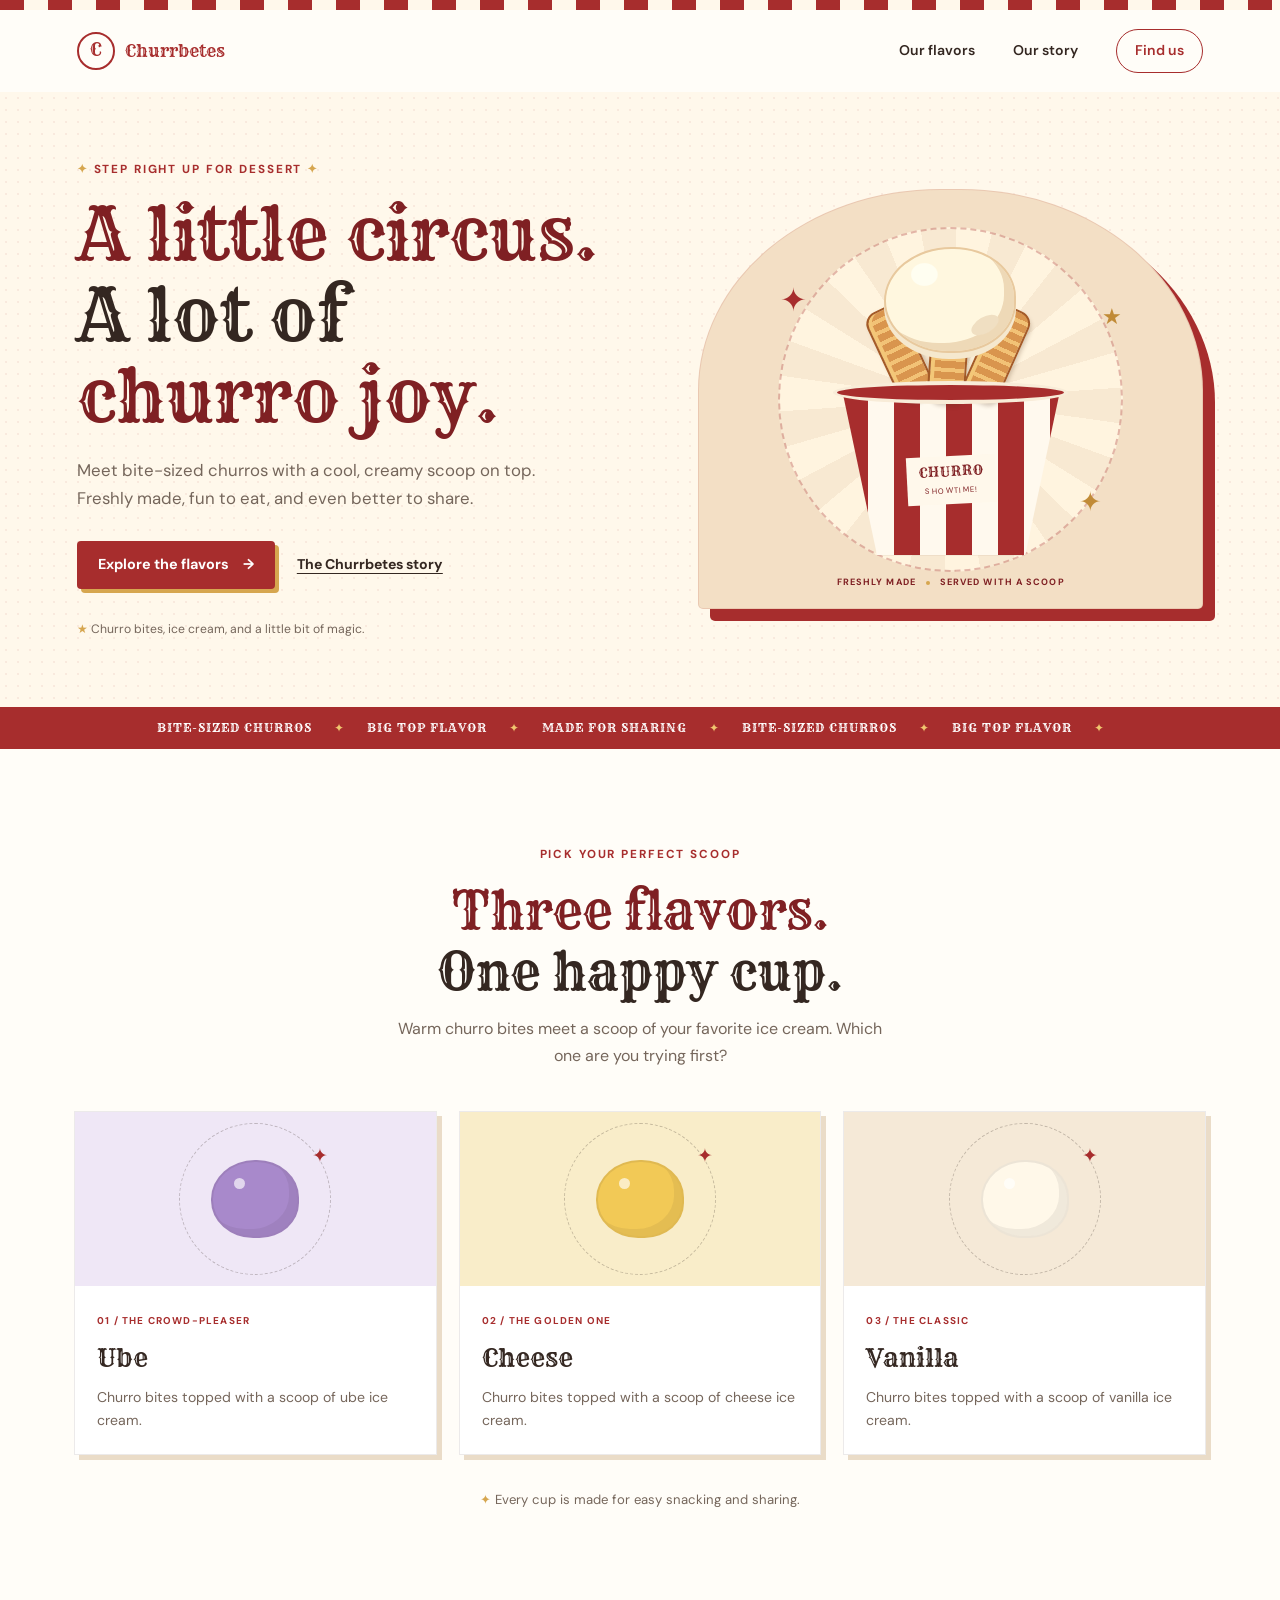
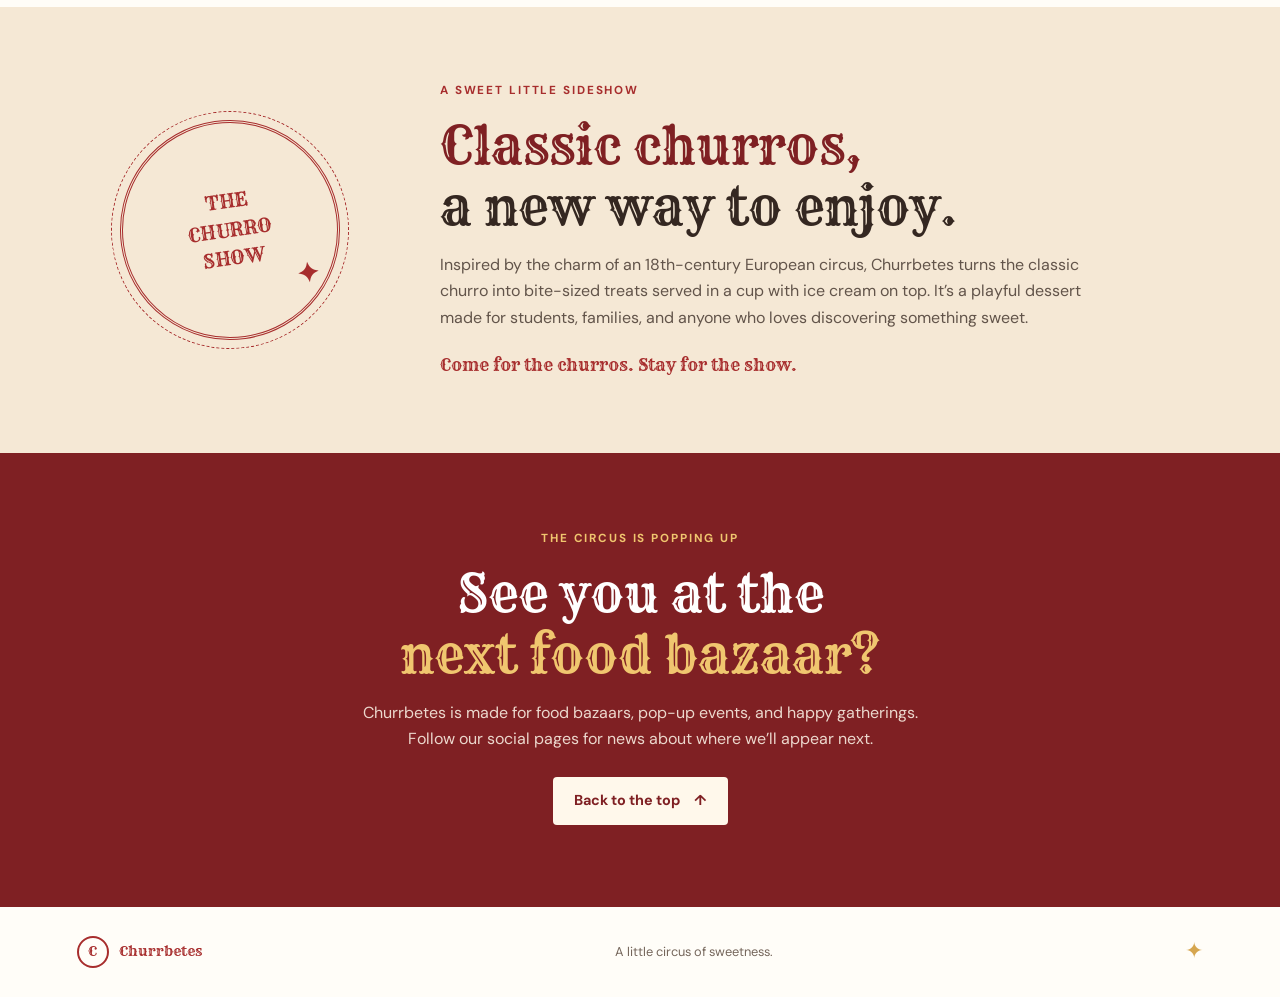
==== index.html @ 9d6f0fc2 "Add files via upload" ====
<!doctype html>
<html lang="en">
<head>
  <meta charset="UTF-8">
  <meta name="viewport" content="width=device-width, initial-scale=1">
  <meta name="theme-color" content="#a72d2d">
  <meta name="description" content="Discover Churrbetes: bite-sized churros topped with your choice of ice cream.">
  <title>Churrbetes | A Little Circus of Sweetness</title>
  <link rel="stylesheet" href="style.css">
</head>
<body>
  <div class="top-stripe" aria-hidden="true"></div>
  <header class="site-header">
    <a class="brand" href="#home" aria-label="Churrbetes home">
      <span class="brand-mark" aria-hidden="true">C</span>
      <span>Churrbetes</span>
    </a>
    <nav aria-label="Main navigation">
      <a href="#flavors">Our flavors</a>
      <a href="#story">Our story</a>
      <a class="nav-cta" href="#visit">Find us</a>
    </nav>
  </header>

  <main>
    <section class="hero" id="home">
      <div class="hero-copy">
        <p class="eyebrow"><span aria-hidden="true">✦</span> Step right up for dessert <span aria-hidden="true">✦</span></p>
        <h1>A little circus.<br><span>A lot of</span> churro joy.</h1>
        <p class="hero-description">
          Meet bite-sized churros with a cool, creamy scoop on top.
          Freshly made, fun to eat, and even better to share.
        </p>
        <div class="hero-actions">
          <a class="button button-primary" href="#flavors">Explore the flavors <span aria-hidden="true">→</span></a>
          <a class="text-link" href="#story">The Churrbetes story</a>
        </div>
        <p class="hero-note"><span aria-hidden="true">★</span> Churro bites, ice cream, and a little bit of magic.</p>
      </div>

      <div class="hero-art" role="img" aria-label="Illustration of a striped paper cup filled with churro bites and topped with ice cream">
        <div class="art-sunburst" aria-hidden="true"></div>
        <span class="art-star star-one" aria-hidden="true">✦</span>
        <span class="art-star star-two" aria-hidden="true">★</span>
        <span class="art-star star-three" aria-hidden="true">✦</span>
        <div class="dessert">
          <div class="churros" aria-hidden="true">
            <span class="churro churro-one"></span>
            <span class="churro churro-two"></span>
            <span class="churro churro-three"></span>
          </div>
          <div class="scoop" aria-hidden="true"><span></span></div>
          <div class="cup-rim" aria-hidden="true"></div>
          <div class="cup">
            <span class="cup-label">CHURRO<br><small>SHOWTIME!</small></span>
          </div>
        </div>
        <div class="art-caption"><span>FRESHLY MADE</span><i aria-hidden="true"></i><span>SERVED WITH A SCOOP</span></div>
      </div>
    </section>

    <div class="marquee" aria-label="Bite-sized churros, big top flavor, made for sharing">
      <div aria-hidden="true">BITE-SIZED CHURROS <span>✦</span> BIG TOP FLAVOR <span>✦</span> MADE FOR SHARING <span>✦</span> BITE-SIZED CHURROS <span>✦</span> BIG TOP FLAVOR <span>✦</span></div>
    </div>

    <section class="flavors section-wrap" id="flavors">
      <div class="section-heading">
        <p class="eyebrow">Pick your perfect scoop</p>
        <h2>Three flavors.<br><span>One happy cup.</span></h2>
        <p>Warm churro bites meet a scoop of your favorite ice cream. Which one are you trying first?</p>
      </div>
      <div class="flavor-grid">
        <article class="flavor-card flavor-ube">
          <div class="flavor-art" aria-hidden="true"><span class="flavor-scoop"></span><span class="flavor-spark">✦</span></div>
          <div class="flavor-info"><span class="flavor-number">01 / THE CROWD-PLEASER</span><h3>Ube</h3><p>Churro bites topped with a scoop of ube ice cream.</p></div>
        </article>
        <article class="flavor-card flavor-cheese">
          <div class="flavor-art" aria-hidden="true"><span class="flavor-scoop"></span><span class="flavor-spark">✦</span></div>
          <div class="flavor-info"><span class="flavor-number">02 / THE GOLDEN ONE</span><h3>Cheese</h3><p>Churro bites topped with a scoop of cheese ice cream.</p></div>
        </article>
        <article class="flavor-card flavor-vanilla">
          <div class="flavor-art" aria-hidden="true"><span class="flavor-scoop"></span><span class="flavor-spark">✦</span></div>
          <div class="flavor-info"><span class="flavor-number">03 / THE CLASSIC</span><h3>Vanilla</h3><p>Churro bites topped with a scoop of vanilla ice cream.</p></div>
        </article>
      </div>
      <p class="serving-note"><span aria-hidden="true">✦</span> Every cup is made for easy snacking and sharing.</p>
    </section>

    <section class="story" id="story">
      <div class="story-stamp" aria-hidden="true"><span>THE<br>CHURRO<br>SHOW</span><b>✦</b></div>
      <div class="story-copy">
        <p class="eyebrow">A sweet little sideshow</p>
        <h2>Classic churros,<br><span>a new way to enjoy.</span></h2>
        <p>
          Inspired by the charm of an 18th-century European circus, Churrbetes
          turns the classic churro into bite-sized treats served in a cup with
          ice cream on top. It’s a playful dessert made for students, families,
          and anyone who loves discovering something sweet.
        </p>
        <p class="story-tagline">Come for the churros. Stay for the show.</p>
      </div>
    </section>

    <section class="visit" id="visit">
      <p class="eyebrow">The circus is popping up</p>
      <h2>See you at the<br><span>next food bazaar?</span></h2>
      <p>Churrbetes is made for food bazaars, pop-up events, and happy gatherings. Follow our social pages for news about where we’ll appear next.</p>
      <a class="button button-light" href="#home">Back to the top <span aria-hidden="true">↑</span></a>
    </section>
  </main>

  <footer class="site-footer">
    <a class="brand footer-brand" href="#home"><span class="brand-mark" aria-hidden="true">C</span><span>Churrbetes</span></a>
    <p>A little circus of sweetness.</p>
    <span class="footer-star" aria-hidden="true">✦</span>
  </footer>
</body>
</html>
---- style.css ----
@import url('https://fonts.googleapis.com/css2?family=DM+Sans:wght@400;500;600;700&family=Rye&display=swap');

:root {
  color-scheme: light;
  --red: #a72d2d;
  --red-dark: #7f2023;
  --cream: #fff8eb;
  --paper: #fffdf8;
  --ink: #342721;
  --muted: #75665b;
  --gold: #d6a64f;
  --display: "Rye", Georgia, serif;
  --body: "DM Sans", Arial, sans-serif;
}

* {
  box-sizing: border-box;
}

html {
  scroll-behavior: smooth;
}

body {
  margin: 0;
  background: var(--paper);
  color: var(--ink);
  font-family: var(--body);
  line-height: 1.65;
}

a {
  color: inherit;
}

.top-stripe {
  height: 10px;
  background: repeating-linear-gradient(90deg, var(--red) 0 24px, var(--cream) 24px 48px);
}

.site-header {
  min-height: 82px;
  padding: 14px max(6%, calc((100% - 1200px) / 2));
  display: flex;
  align-items: center;
  justify-content: space-between;
  gap: 24px;
  background: var(--paper);
}

.brand {
  display: inline-flex;
  align-items: center;
  gap: 10px;
  color: var(--red);
  font-family: var(--display);
  font-size: 1.05rem;
  text-decoration: none;
}

.brand-mark {
  width: 38px;
  height: 38px;
  display: grid;
  place-items: center;
  border: 2px solid currentColor;
  border-radius: 50%;
  font-size: 1.1rem;
}

nav {
  display: flex;
  align-items: center;
  gap: clamp(18px, 3vw, 38px);
}

nav a {
  color: var(--ink);
  font-size: 0.88rem;
  font-weight: 600;
  text-decoration: none;
}

nav a:hover,
.text-link:hover {
  color: var(--red);
}

nav .nav-cta {
  padding: 9px 18px;
  border: 1px solid var(--red);
  border-radius: 999px;
  color: var(--red);
}

.hero {
  min-height: 570px;
  padding: 68px max(6%, calc((100% - 1200px) / 2));
  display: grid;
  grid-template-columns: 1fr 0.95fr;
  align-items: center;
  gap: clamp(36px, 7vw, 90px);
  overflow: hidden;
  background-color: var(--cream);
  background-image: radial-gradient(#a72d2d12 0.8px, transparent 0.8px);
  background-size: 12px 12px;
}

.hero-copy {
  position: relative;
  z-index: 1;
}

.eyebrow {
  margin: 0 0 15px;
  color: var(--red);
  font-size: 0.73rem;
  font-weight: 700;
  letter-spacing: 0.16em;
  text-transform: uppercase;
}

.hero .eyebrow span {
  color: var(--gold);
}

h1,
h2,
h3,
p {
  margin-top: 0;
}

h1,
.section-heading h2,
.story h2,
.visit h2 {
  font-family: var(--display);
  font-weight: 400;
}

h1 {
  margin-bottom: 20px;
  color: var(--red-dark);
  font-size: clamp(2.8rem, 5.6vw, 5.2rem);
  line-height: 1.13;
}

h1 span,
.section-heading h2 span,
.story h2 span,
.visit h2 span {
  color: var(--ink);
}

.hero-description {
  max-width: 470px;
  color: var(--muted);
  font-size: 1.05rem;
}

.hero-actions {
  display: flex;
  align-items: center;
  flex-wrap: wrap;
  gap: 22px;
  margin-top: 28px;
}

.button {
  min-height: 48px;
  padding: 12px 21px;
  display: inline-flex;
  align-items: center;
  justify-content: center;
  gap: 14px;
  border-radius: 4px;
  font-size: 0.9rem;
  font-weight: 700;
  text-decoration: none;
  transition: transform 160ms ease, background-color 160ms ease;
}

.button:hover {
  transform: translateY(-2px);
}

.button-primary {
  background: var(--red);
  color: white;
  box-shadow: 4px 4px 0 var(--gold);
}

.button-primary:hover {
  background: var(--red-dark);
}

.text-link {
  font-size: 0.88rem;
  font-weight: 700;
  text-decoration-thickness: 1px;
  text-underline-offset: 4px;
}

.hero-note {
  margin: 30px 0 0;
  color: var(--muted);
  font-size: 0.76rem;
}

.hero-note span {
  color: var(--gold);
}

.hero-art {
  min-height: 420px;
  position: relative;
  display: grid;
  place-items: center;
  overflow: hidden;
  border: 1px solid #a72d2d20;
  border-radius: 48% 48% 5px 5px;
  background: #f3dfc5;
  box-shadow: 12px 12px 0 #a72d2d;
}

.art-sunburst {
  position: absolute;
  width: 345px;
  height: 345px;
  border: 2px dashed #a72d2d50;
  border-radius: 50%;
  background: repeating-conic-gradient(from 2deg, #fff4df 0deg 12deg, #f8e9d2 12deg 24deg);
}

.dessert {
  width: 265px;
  height: 300px;
  position: relative;
  z-index: 1;
  margin-top: 28px;
}

.cup {
  width: 218px;
  height: 165px;
  position: absolute;
  bottom: 8px;
  left: 24px;
  display: grid;
  place-items: center;
  clip-path: polygon(0 0, 100% 0, 84% 100%, 16% 100%);
  background: repeating-linear-gradient(90deg, var(--red) 0 26px, #fff9ee 26px 52px);
  filter: drop-shadow(0 10px 4px #4c241c33);
}

.cup-rim {
  width: 235px;
  height: 23px;
  position: absolute;
  z-index: 3;
  bottom: 159px;
  left: 15px;
  border: 4px solid #f8ecd8;
  border-radius: 50%;
  background: var(--red);
}

.cup-label {
  margin-top: 14px;
  padding: 7px 12px;
  transform: rotate(-3deg);
  background: var(--cream);
  color: var(--red-dark);
  font-family: var(--display);
  font-size: 0.85rem;
  line-height: 1.25;
  text-align: center;
}

.cup-label small {
  font-family: var(--body);
  font-size: 0.48rem;
  letter-spacing: 0.18em;
}

.churros {
  position: absolute;
  z-index: 2;
  bottom: 160px;
  left: 36px;
  width: 195px;
  height: 104px;
}

.churro {
  width: 38px;
  height: 98px;
  position: absolute;
  bottom: 0;
  border: 2px solid #a45b28;
  border-radius: 13px;
  background: repeating-linear-gradient(0deg, #d9954e 0 7px, #f2c276 7px 11px);
  box-shadow: inset 4px 0 #f3c778, 2px 3px 4px #54321840;
}

.churro-one {
  left: 27px;
  transform: rotate(-25deg);
}

.churro-two {
  left: 76px;
  height: 110px;
  transform: rotate(4deg);
}

.churro-three {
  left: 124px;
  transform: rotate(24deg);
}

.scoop {
  width: 132px;
  height: 106px;
  position: absolute;
  z-index: 4;
  bottom: 210px;
  left: 66px;
  border: 2px solid #e8c99e;
  border-radius: 52% 48% 48% 50%;
  background: radial-gradient(ellipse at 30% 25%, #fffef1 0 10%, transparent 11%), #fff7df;
  box-shadow: inset -10px -8px 0 #eed9b7, 0 6px 0 #f5e8ce;
}

.scoop span {
  width: 30px;
  height: 16px;
  position: absolute;
  right: 14px;
  bottom: 18px;
  border-radius: 50%;
  background: #f0dfc2;
  transform: rotate(-30deg);
}

.art-star {
  position: absolute;
  z-index: 2;
  color: var(--red);
}

.star-one {
  top: 20%;
  left: 16%;
  font-size: 2rem;
}

.star-two {
  top: 26%;
  right: 16%;
  color: #c18b37;
  font-size: 1.4rem;
}

.star-three {
  right: 20%;
  bottom: 20%;
  color: #c18b37;
  font-size: 1.7rem;
}

.art-caption {
  position: absolute;
  right: 0;
  bottom: 18px;
  left: 0;
  display: flex;
  justify-content: center;
  align-items: center;
  gap: 10px;
  color: var(--red-dark);
  font-size: 0.57rem;
  font-weight: 700;
  letter-spacing: 0.12em;
}

.art-caption i {
  width: 4px;
  height: 4px;
  border-radius: 50%;
  background: var(--gold);
}

.marquee {
  padding: 11px 16px;
  overflow: hidden;
  background: var(--red);
  color: white;
  font-family: var(--display);
  font-size: 0.78rem;
  letter-spacing: 0.08em;
  text-align: center;
}

.marquee span {
  padding: 0 18px;
  color: #f0c66f;
}

.section-wrap {
  max-width: 1200px;
  margin: 0 auto;
  padding: 96px 34px;
}

.section-heading {
  max-width: 620px;
  margin: 0 auto 42px;
  text-align: center;
}

.section-heading h2,
.story h2,
.visit h2 {
  margin-bottom: 14px;
  color: var(--red-dark);
  font-size: clamp(2.1rem, 4vw, 3.3rem);
  line-height: 1.2;
}

.section-heading > p:last-child {
  max-width: 490px;
  margin: 0 auto;
  color: var(--muted);
}

.flavor-grid {
  display: grid;
  grid-template-columns: repeat(3, 1fr);
  gap: 22px;
}

.flavor-card {
  overflow: hidden;
  border: 1px solid #34272118;
  background: white;
  box-shadow: 5px 5px 0 #eadcc8;
}

.flavor-art {
  height: 174px;
  position: relative;
  display: grid;
  place-items: center;
  overflow: hidden;
}

.flavor-art::before {
  width: 150px;
  height: 150px;
  position: absolute;
  border: 1px dashed #34272142;
  border-radius: 50%;
  content: "";
}

.flavor-scoop {
  width: 88px;
  height: 78px;
  position: relative;
  z-index: 1;
  border: 2px solid #34272118;
  border-radius: 50% 48% 45% 48%;
  box-shadow: inset -8px -7px #34272112;
}

.flavor-scoop::after {
  width: 11px;
  height: 11px;
  position: absolute;
  top: 16px;
  left: 21px;
  border-radius: 50%;
  background: #ffffffa6;
  content: "";
}

.flavor-ube .flavor-art {
  background: #efe7f6;
}

.flavor-ube .flavor-scoop {
  background: #a889cb;
}

.flavor-cheese .flavor-art {
  background: #f9edc9;
}

.flavor-cheese .flavor-scoop {
  background: #f2c956;
}

.flavor-vanilla .flavor-art {
  background: #f5e9d7;
}

.flavor-vanilla .flavor-scoop {
  background: #fff8e9;
}

.flavor-spark {
  position: absolute;
  top: 28px;
  right: calc(50% - 73px);
  color: var(--red);
  font-size: 1.2rem;
}

.flavor-info {
  padding: 20px 22px 22px;
}

.flavor-number {
  color: var(--red);
  font-size: 0.62rem;
  font-weight: 700;
  letter-spacing: 0.12em;
}

.flavor-info h3 {
  margin: 6px 0;
  font-family: var(--display);
  font-size: 1.55rem;
  font-weight: 400;
}

.flavor-info p {
  margin: 0;
  color: var(--muted);
  font-size: 0.88rem;
}

.serving-note {
  margin: 34px 0 0;
  color: var(--muted);
  font-size: 0.82rem;
  text-align: center;
}

.serving-note span {
  color: var(--gold);
}

.story {
  min-height: 390px;
  padding: 74px max(8%, calc((100% - 1040px) / 2));
  display: grid;
  grid-template-columns: 260px 1fr;
  align-items: center;
  gap: 60px;
  background: #f5e8d5;
}

.story-stamp {
  width: 220px;
  height: 220px;
  position: relative;
  display: grid;
  place-items: center;
  border: 3px double var(--red);
  border-radius: 50%;
  outline: 1px dashed var(--red);
  outline-offset: 8px;
  color: var(--red);
  font-family: var(--display);
  font-size: 1.2rem;
  line-height: 1.5;
  text-align: center;
  transform: rotate(-8deg);
}

.story-stamp b {
  position: absolute;
  right: 24px;
  bottom: 32px;
  font-family: var(--body);
  font-size: 1.7rem;
}

.story-copy {
  max-width: 650px;
}

.story-copy > p:not(.eyebrow) {
  color: #62544a;
}

.story-tagline {
  margin: 20px 0 0;
  color: var(--red) !important;
  font-family: var(--display);
  font-size: 1.05rem;
}

.visit {
  padding: 76px 24px 82px;
  background: var(--red-dark);
  color: white;
  text-align: center;
}

.visit .eyebrow {
  color: #f0c66f;
}

.visit h2 {
  color: white;
}

.visit h2 span {
  color: #f0c66f;
}

.visit > p:not(.eyebrow) {
  max-width: 570px;
  margin: 0 auto 24px;
  color: #fff8ebd9;
}

.button-light {
  background: var(--cream);
  color: var(--red-dark);
}

.button-light:hover {
  background: white;
}

.site-footer {
  min-height: 90px;
  padding: 18px max(6%, calc((100% - 1200px) / 2));
  display: flex;
  align-items: center;
  justify-content: space-between;
  gap: 20px;
  background: #fffdf8;
}

.footer-brand {
  font-size: 0.88rem;
}

.footer-brand .brand-mark {
  width: 32px;
  height: 32px;
  font-size: 0.9rem;
}

.site-footer p {
  margin: 0;
  color: var(--muted);
  font-size: 0.8rem;
}

.footer-star {
  color: var(--gold);
  font-size: 1.4rem;
}

@media (max-width: 760px) {
  .site-header {
    min-height: 72px;
    padding: 14px 5%;
  }

  nav {
    gap: 14px;
  }

  nav a {
    font-size: 0.78rem;
  }

  nav .nav-cta {
    padding: 7px 11px;
  }

  .hero {
    padding: 54px 7% 66px;
    grid-template-columns: 1fr;
    gap: 42px;
  }

  .hero-art {
    width: min(100%, 490px);
    min-height: 370px;
    margin: 0 auto;
  }

  .art-sunburst {
    width: 300px;
    height: 300px;
  }

  .dessert {
    transform: scale(0.88);
  }

  .flavor-grid {
    grid-template-columns: 1fr;
    max-width: 460px;
    margin: 0 auto;
  }

  .flavor-art {
    height: 145px;
  }

  .story {
    padding: 68px 8%;
    grid-template-columns: 1fr;
    gap: 42px;
    text-align: center;
  }

  .story-stamp {
    width: 170px;
    height: 170px;
    margin: 0 auto;
    font-size: 1rem;
  }
}

@media (max-width: 440px) {
  .site-header {
    align-items: flex-start;
  }

  .brand {
    gap: 7px;
    font-size: 0.85rem;
  }

  .brand-mark {
    width: 32px;
    height: 32px;
  }

  nav {
    gap: 10px;
  }

  nav a {
    font-size: 0.7rem;
  }

  nav .nav-cta {
    padding: 5px 8px;
  }

  h1 {
    font-size: clamp(2.55rem, 12vw, 3.3rem);
  }

  .hero-actions {
    align-items: flex-start;
    flex-direction: column;
    gap: 16px;
  }

  .hero-art {
    min-height: 320px;
  }

  .art-sunburst {
    width: 260px;
    height: 260px;
  }

  .dessert {
    transform: scale(0.76);
  }

  .section-wrap {
    padding: 72px 7%;
  }

  .marquee {
    font-size: 0.65rem;
  }

  .marquee span {
    padding: 0 7px;
  }

  .site-footer {
    padding: 18px 6%;
  }

  .site-footer p {
    font-size: 0.68rem;
  }
}

@media (prefers-reduced-motion: reduce) {
  html {
    scroll-behavior: auto;
  }

  *,
  *::before,
  *::after {
    transition-duration: 0.01ms !important;
  }
}
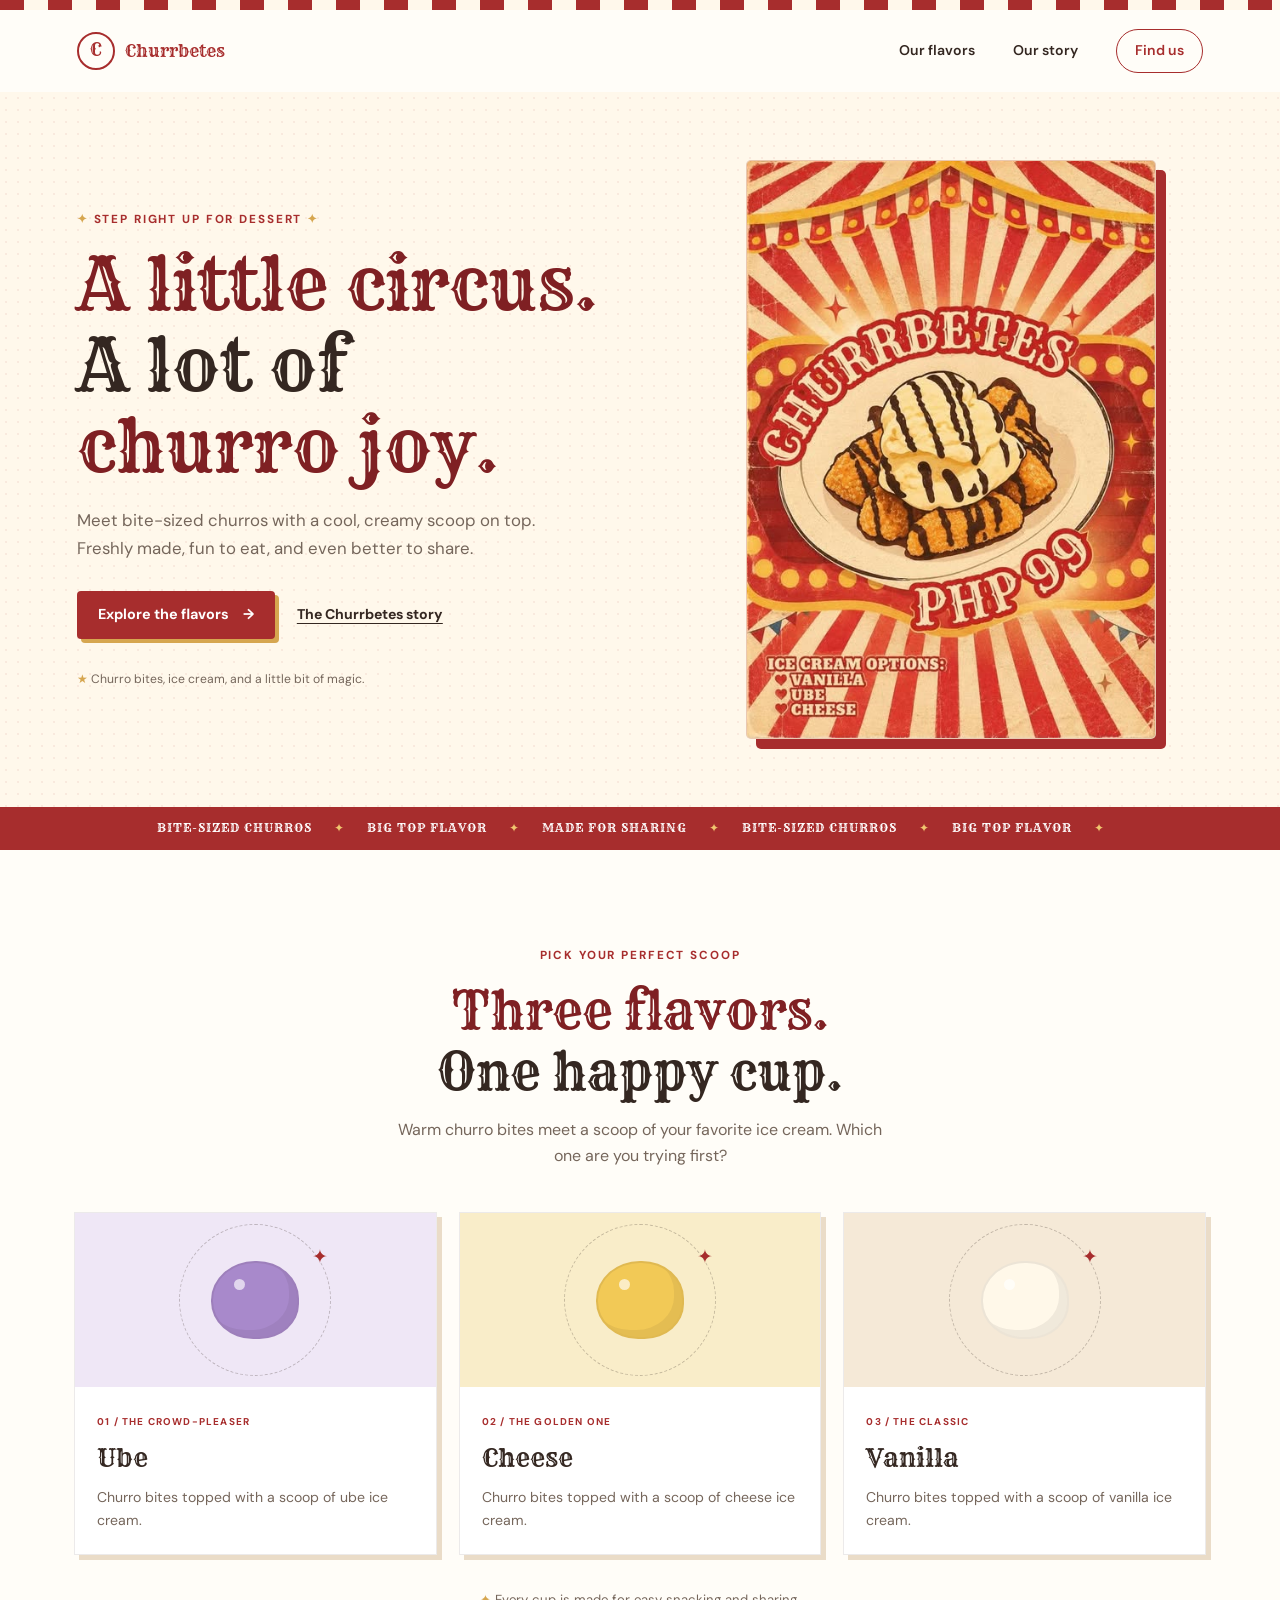
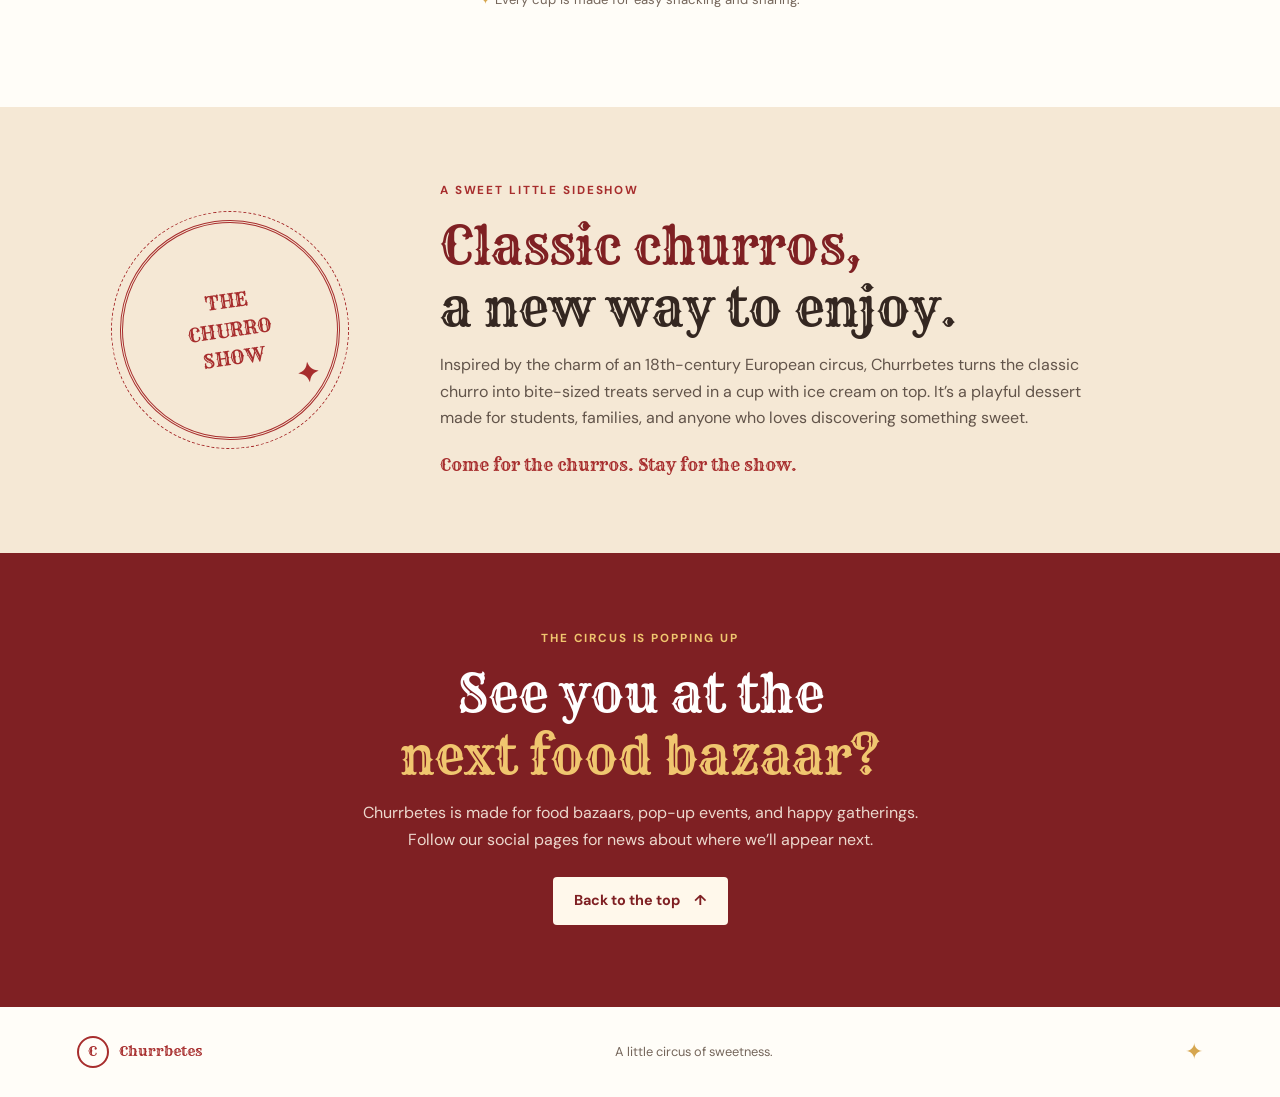
==== commit bc321de2: "Add files via upload" ====
--- a/index.html
+++ b/index.html
@@ -38,25 +38,15 @@
         <p class="hero-note"><span aria-hidden="true">★</span> Churro bites, ice cream, and a little bit of magic.</p>
       </div>
 
-      <div class="hero-art" role="img" aria-label="Illustration of a striped paper cup filled with churro bites and topped with ice cream">
-        <div class="art-sunburst" aria-hidden="true"></div>
-        <span class="art-star star-one" aria-hidden="true">✦</span>
-        <span class="art-star star-two" aria-hidden="true">★</span>
-        <span class="art-star star-three" aria-hidden="true">✦</span>
-        <div class="dessert">
-          <div class="churros" aria-hidden="true">
-            <span class="churro churro-one"></span>
-            <span class="churro churro-two"></span>
-            <span class="churro churro-three"></span>
-          </div>
-          <div class="scoop" aria-hidden="true"><span></span></div>
-          <div class="cup-rim" aria-hidden="true"></div>
-          <div class="cup">
-            <span class="cup-label">CHURRO<br><small>SHOWTIME!</small></span>
-          </div>
-        </div>
-        <div class="art-caption"><span>FRESHLY MADE</span><i aria-hidden="true"></i><span>SERVED WITH A SCOOP</span></div>
-      </div>
+      <figure class="hero-art">
+        <img
+          class="product-photo"
+          src="churrbetes-product.png"
+          alt="Churrbetes poster showing churro bites topped with vanilla ice cream, priced at 99 pesos, with Ube, Vanilla, and Cheese options."
+          width="480"
+          height="678"
+        >
+      </figure>
     </section>
 
     <div class="marquee" aria-label="Bite-sized churros, big top flavor, made for sharing">
--- a/style.css
+++ b/style.css
@@ -213,183 +213,23 @@
 }
 
 .hero-art {
-  min-height: 420px;
-  position: relative;
-  display: grid;
-  place-items: center;
+  width: min(100%, 410px);
+  aspect-ratio: 80 / 113;
+  justify-self: center;
+  margin: 0;
+  border: 1px solid #a72d2d20;
+  border-radius: 5px;
   overflow: hidden;
-  border: 1px solid #a72d2d20;
-  border-radius: 48% 48% 5px 5px;
   background: #f3dfc5;
-  box-shadow: 12px 12px 0 #a72d2d;
-}
-
-.art-sunburst {
-  position: absolute;
-  width: 345px;
-  height: 345px;
-  border: 2px dashed #a72d2d50;
-  border-radius: 50%;
-  background: repeating-conic-gradient(from 2deg, #fff4df 0deg 12deg, #f8e9d2 12deg 24deg);
-}
-
-.dessert {
-  width: 265px;
-  height: 300px;
-  position: relative;
-  z-index: 1;
-  margin-top: 28px;
-}
-
-.cup {
-  width: 218px;
-  height: 165px;
-  position: absolute;
-  bottom: 8px;
-  left: 24px;
-  display: grid;
-  place-items: center;
-  clip-path: polygon(0 0, 100% 0, 84% 100%, 16% 100%);
-  background: repeating-linear-gradient(90deg, var(--red) 0 26px, #fff9ee 26px 52px);
-  filter: drop-shadow(0 10px 4px #4c241c33);
-}
-
-.cup-rim {
-  width: 235px;
-  height: 23px;
-  position: absolute;
-  z-index: 3;
-  bottom: 159px;
-  left: 15px;
-  border: 4px solid #f8ecd8;
-  border-radius: 50%;
-  background: var(--red);
-}
-
-.cup-label {
-  margin-top: 14px;
-  padding: 7px 12px;
-  transform: rotate(-3deg);
-  background: var(--cream);
-  color: var(--red-dark);
-  font-family: var(--display);
-  font-size: 0.85rem;
-  line-height: 1.25;
-  text-align: center;
-}
-
-.cup-label small {
-  font-family: var(--body);
-  font-size: 0.48rem;
-  letter-spacing: 0.18em;
-}
-
-.churros {
-  position: absolute;
-  z-index: 2;
-  bottom: 160px;
-  left: 36px;
-  width: 195px;
-  height: 104px;
-}
-
-.churro {
-  width: 38px;
-  height: 98px;
-  position: absolute;
-  bottom: 0;
-  border: 2px solid #a45b28;
-  border-radius: 13px;
-  background: repeating-linear-gradient(0deg, #d9954e 0 7px, #f2c276 7px 11px);
-  box-shadow: inset 4px 0 #f3c778, 2px 3px 4px #54321840;
-}
-
-.churro-one {
-  left: 27px;
-  transform: rotate(-25deg);
-}
-
-.churro-two {
-  left: 76px;
-  height: 110px;
-  transform: rotate(4deg);
-}
-
-.churro-three {
-  left: 124px;
-  transform: rotate(24deg);
-}
-
-.scoop {
-  width: 132px;
-  height: 106px;
-  position: absolute;
-  z-index: 4;
-  bottom: 210px;
-  left: 66px;
-  border: 2px solid #e8c99e;
-  border-radius: 52% 48% 48% 50%;
-  background: radial-gradient(ellipse at 30% 25%, #fffef1 0 10%, transparent 11%), #fff7df;
-  box-shadow: inset -10px -8px 0 #eed9b7, 0 6px 0 #f5e8ce;
-}
-
-.scoop span {
-  width: 30px;
-  height: 16px;
-  position: absolute;
-  right: 14px;
-  bottom: 18px;
-  border-radius: 50%;
-  background: #f0dfc2;
-  transform: rotate(-30deg);
-}
-
-.art-star {
-  position: absolute;
-  z-index: 2;
-  color: var(--red);
-}
-
-.star-one {
-  top: 20%;
-  left: 16%;
-  font-size: 2rem;
-}
-
-.star-two {
-  top: 26%;
-  right: 16%;
-  color: #c18b37;
-  font-size: 1.4rem;
-}
-
-.star-three {
-  right: 20%;
-  bottom: 20%;
-  color: #c18b37;
-  font-size: 1.7rem;
-}
-
-.art-caption {
-  position: absolute;
-  right: 0;
-  bottom: 18px;
-  left: 0;
-  display: flex;
-  justify-content: center;
-  align-items: center;
-  gap: 10px;
-  color: var(--red-dark);
-  font-size: 0.57rem;
-  font-weight: 700;
-  letter-spacing: 0.12em;
-}
-
-.art-caption i {
-  width: 4px;
-  height: 4px;
-  border-radius: 50%;
-  background: var(--gold);
+  box-shadow: 10px 10px 0 var(--red);
+}
+
+.product-photo {
+  width: 100%;
+  height: 100%;
+  display: block;
+  border-radius: 2px;
+  object-fit: contain;
 }
 
 .marquee {
@@ -694,18 +534,7 @@
   }
 
   .hero-art {
-    width: min(100%, 490px);
-    min-height: 370px;
-    margin: 0 auto;
-  }
-
-  .art-sunburst {
-    width: 300px;
-    height: 300px;
-  }
-
-  .dessert {
-    transform: scale(0.88);
+    width: min(100%, 410px);
   }
 
   .flavor-grid {
@@ -771,16 +600,7 @@
   }
 
   .hero-art {
-    min-height: 320px;
-  }
-
-  .art-sunburst {
-    width: 260px;
-    height: 260px;
-  }
-
-  .dessert {
-    transform: scale(0.76);
+    width: min(100%, 360px);
   }
 
   .section-wrap {
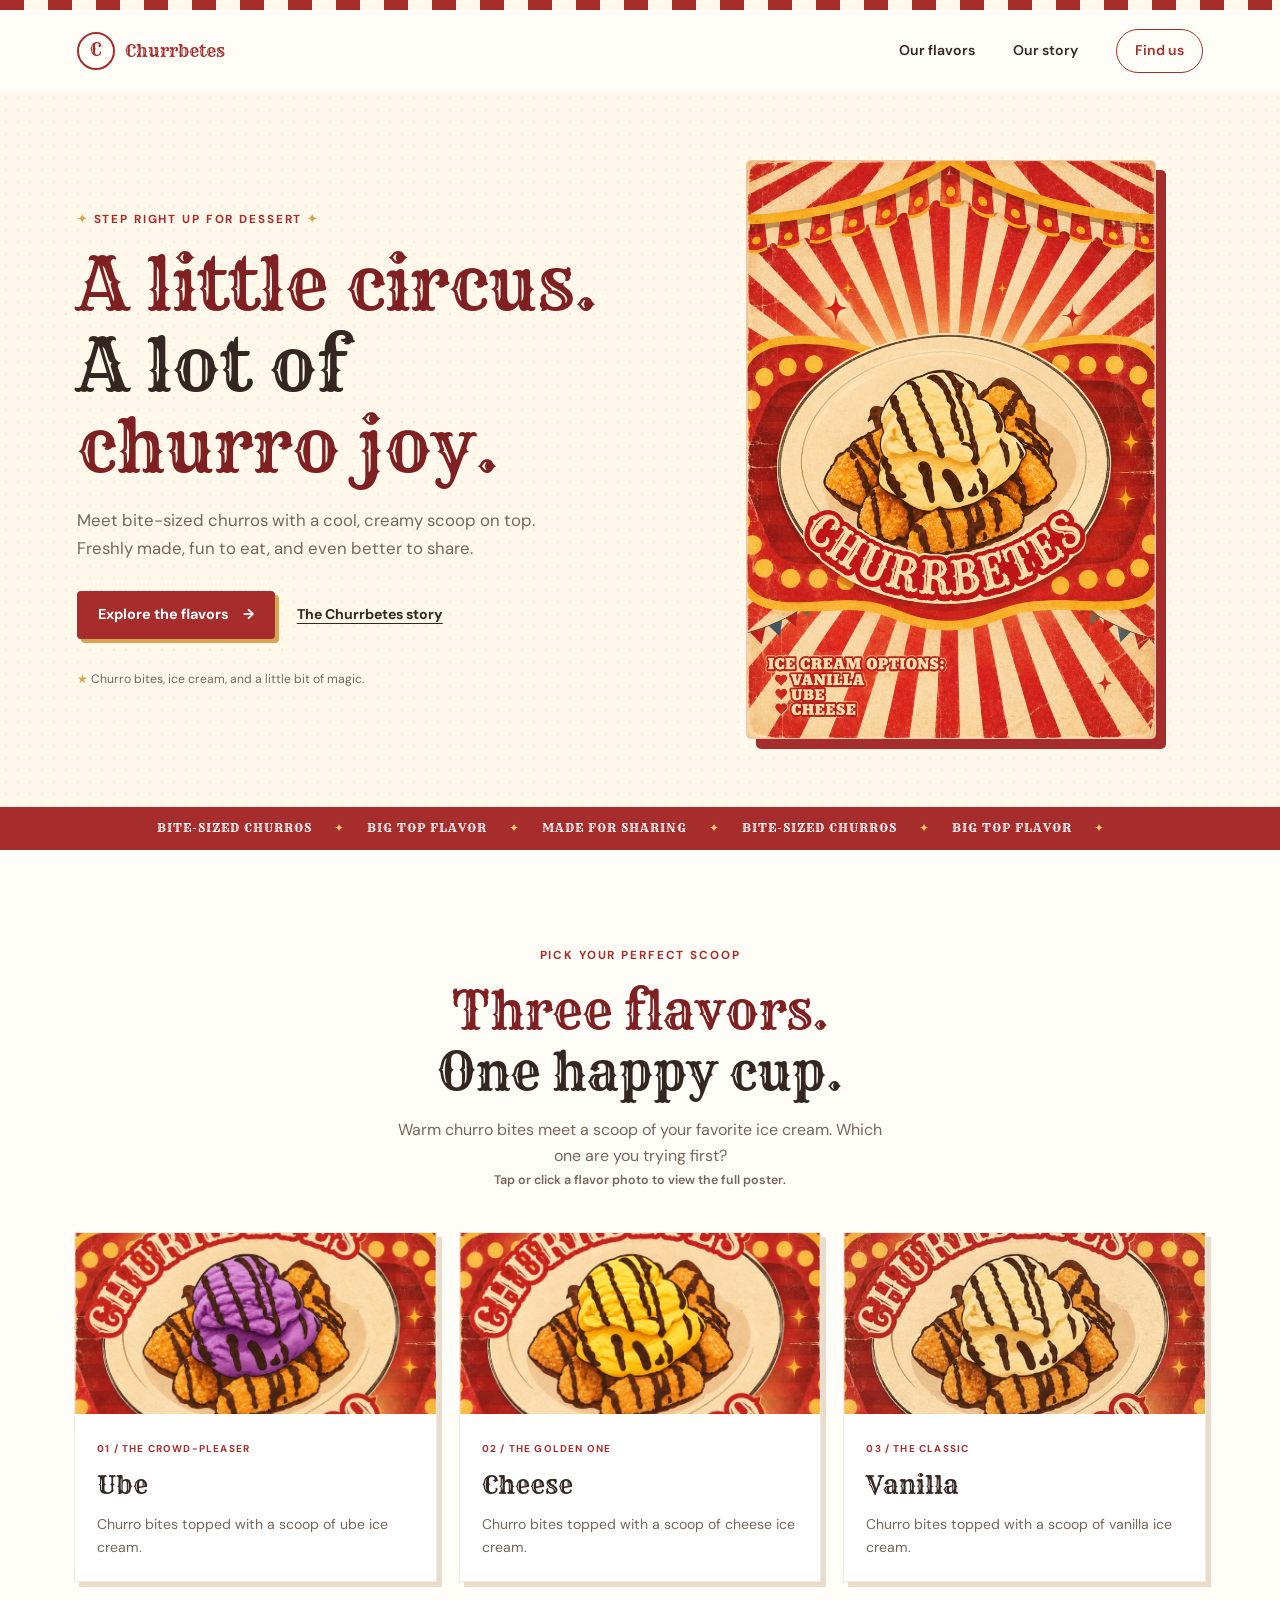
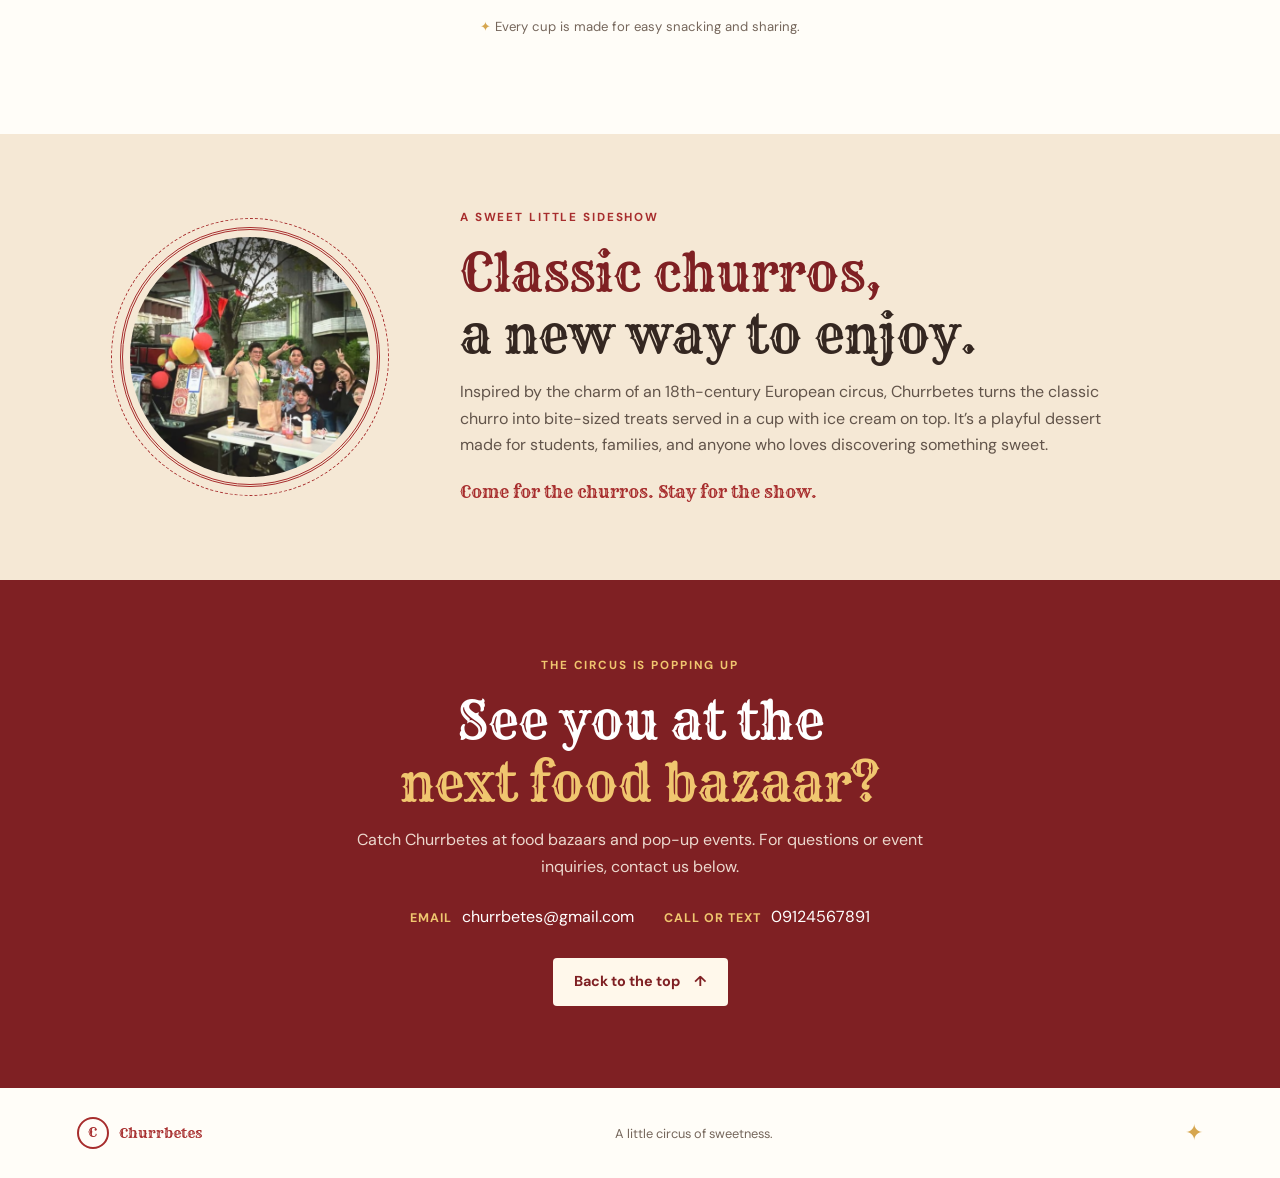
==== commit 9f9e6fe5: "Add files via upload" ====
--- a/index.html
+++ b/index.html
@@ -41,10 +41,10 @@
       <figure class="hero-art">
         <img
           class="product-photo"
-          src="churrbetes-product.png"
-          alt="Churrbetes poster showing churro bites topped with vanilla ice cream, priced at 99 pesos, with Ube, Vanilla, and Cheese options."
-          width="480"
-          height="678"
+          src="churrbetes-hero.png"
+          alt="Vintage circus-style Churrbetes poster featuring churro bites topped with vanilla ice cream and listing Vanilla, Ube, and Cheese options."
+          width="768"
+          height="1085"
         >
       </figure>
     </section>
@@ -58,18 +58,28 @@
         <p class="eyebrow">Pick your perfect scoop</p>
         <h2>Three flavors.<br><span>One happy cup.</span></h2>
         <p>Warm churro bites meet a scoop of your favorite ice cream. Which one are you trying first?</p>
+        <p class="photo-instruction">Tap or click a flavor photo to view the full poster.</p>
       </div>
       <div class="flavor-grid">
         <article class="flavor-card flavor-ube">
-          <div class="flavor-art" aria-hidden="true"><span class="flavor-scoop"></span><span class="flavor-spark">✦</span></div>
+          <button class="flavor-art flavor-photo-button" type="button" data-full-image="churrbetes-ube.png" data-flavor="Ube" aria-label="View the full-size Ube flavor photo">
+            <img class="flavor-photo" src="churrbetes-ube.png" alt="">
+            <span class="photo-hint" aria-hidden="true">View full photo</span>
+          </button>
           <div class="flavor-info"><span class="flavor-number">01 / THE CROWD-PLEASER</span><h3>Ube</h3><p>Churro bites topped with a scoop of ube ice cream.</p></div>
         </article>
         <article class="flavor-card flavor-cheese">
-          <div class="flavor-art" aria-hidden="true"><span class="flavor-scoop"></span><span class="flavor-spark">✦</span></div>
+          <button class="flavor-art flavor-photo-button" type="button" data-full-image="churrbetes-cheese.png" data-flavor="Cheese" aria-label="View the full-size Cheese flavor photo">
+            <img class="flavor-photo" src="churrbetes-cheese.png" alt="">
+            <span class="photo-hint" aria-hidden="true">View full photo</span>
+          </button>
           <div class="flavor-info"><span class="flavor-number">02 / THE GOLDEN ONE</span><h3>Cheese</h3><p>Churro bites topped with a scoop of cheese ice cream.</p></div>
         </article>
         <article class="flavor-card flavor-vanilla">
-          <div class="flavor-art" aria-hidden="true"><span class="flavor-scoop"></span><span class="flavor-spark">✦</span></div>
+          <button class="flavor-art flavor-photo-button" type="button" data-full-image="churrbetes-product.png" data-flavor="Vanilla" aria-label="View the full-size Vanilla flavor photo">
+            <img class="flavor-photo" src="churrbetes-product.png" alt="">
+            <span class="photo-hint" aria-hidden="true">View full photo</span>
+          </button>
           <div class="flavor-info"><span class="flavor-number">03 / THE CLASSIC</span><h3>Vanilla</h3><p>Churro bites topped with a scoop of vanilla ice cream.</p></div>
         </article>
       </div>
@@ -77,7 +87,9 @@
     </section>
 
     <section class="story" id="story">
-      <div class="story-stamp" aria-hidden="true"><span>THE<br>CHURRO<br>SHOW</span><b>✦</b></div>
+      <figure class="story-stamp">
+        <img src="churrbetes-pop-up.png" alt="The Churrbetes pop-up cart and team at an event">
+      </figure>
       <div class="story-copy">
         <p class="eyebrow">A sweet little sideshow</p>
         <h2>Classic churros,<br><span>a new way to enjoy.</span></h2>
@@ -94,7 +106,11 @@
     <section class="visit" id="visit">
       <p class="eyebrow">The circus is popping up</p>
       <h2>See you at the<br><span>next food bazaar?</span></h2>
-      <p>Churrbetes is made for food bazaars, pop-up events, and happy gatherings. Follow our social pages for news about where we’ll appear next.</p>
+      <p>Catch Churrbetes at food bazaars and pop-up events. For questions or event inquiries, contact us below.</p>
+      <address class="contact-details" aria-label="Churrbetes contact information">
+        <a href="mailto:churrbetes@gmail.com"><span>Email</span> churrbetes@gmail.com</a>
+        <a href="tel:09124567891"><span>Call or text</span> 09124567891</a>
+      </address>
       <a class="button button-light" href="#home">Back to the top <span aria-hidden="true">↑</span></a>
     </section>
   </main>
@@ -104,5 +120,38 @@
     <p>A little circus of sweetness.</p>
     <span class="footer-star" aria-hidden="true">✦</span>
   </footer>
+
+  <dialog class="photo-dialog" aria-labelledby="photo-dialog-caption">
+    <button class="photo-dialog-close" type="button" aria-label="Close full-size photo">×</button>
+    <div class="photo-dialog-content">
+      <img class="photo-dialog-image" src="" alt="">
+      <h2 class="photo-dialog-caption" id="photo-dialog-caption"></h2>
+    </div>
+  </dialog>
+
+  <script>
+    const photoDialog = document.querySelector(".photo-dialog");
+    const photoDialogImage = photoDialog.querySelector(".photo-dialog-image");
+    const photoDialogCaption = photoDialog.querySelector(".photo-dialog-caption");
+
+    document.querySelectorAll(".flavor-photo-button").forEach((button) => {
+      button.addEventListener("click", () => {
+        photoDialogImage.src = button.dataset.fullImage;
+        photoDialogImage.alt = `Full-size Churrbetes ${button.dataset.flavor} flavor poster`;
+        photoDialogCaption.textContent = `${button.dataset.flavor} flavor`;
+        photoDialog.showModal();
+      });
+    });
+
+    photoDialog.querySelector(".photo-dialog-close").addEventListener("click", () => {
+      photoDialog.close();
+    });
+
+    photoDialog.addEventListener("click", (event) => {
+      if (event.target === photoDialog) {
+        photoDialog.close();
+      }
+    });
+  </script>
 </body>
 </html>
--- a/style.css
+++ b/style.css
@@ -269,10 +269,17 @@
   line-height: 1.2;
 }
 
-.section-heading > p:last-child {
+.section-heading > p:not(.eyebrow) {
   max-width: 490px;
   margin: 0 auto;
   color: var(--muted);
+}
+
+.section-heading .photo-instruction {
+  margin-top: 12px;
+  color: var(--red);
+  font-size: 0.78rem;
+  font-weight: 600;
 }
 
 .flavor-grid {
@@ -289,73 +296,130 @@
 }
 
 .flavor-art {
-  height: 174px;
+  aspect-ratio: 2 / 1;
   position: relative;
+  width: 100%;
+  display: block;
+  overflow: hidden;
+  padding: 0;
+  border: 0;
+  background: transparent;
+  isolation: isolate;
+  cursor: zoom-in;
+}
+
+.flavor-art:focus-visible {
+  outline: 3px solid var(--gold);
+  outline-offset: -4px;
+}
+
+.flavor-photo {
+  width: 100%;
+  height: 100%;
+  position: absolute;
+  inset: 0;
+  display: block;
+  object-fit: cover;
+  object-position: center 50%;
+  transition: transform 180ms ease;
+}
+
+.flavor-art:hover .flavor-photo,
+.flavor-art:focus-visible .flavor-photo {
+  transform: scale(1.035);
+}
+
+.photo-hint {
+  position: absolute;
+  z-index: 1;
+  right: 10px;
+  bottom: 10px;
+  padding: 5px 9px;
+  border-radius: 3px;
+  background: #342721d9;
+  color: white;
+  font-size: 0.68rem;
+  font-weight: 600;
+  opacity: 0;
+  pointer-events: none;
+  transition: opacity 160ms ease;
+}
+
+.flavor-art:hover .photo-hint,
+.flavor-art:focus-visible .photo-hint {
+  opacity: 1;
+}
+
+.photo-dialog {
+  position: fixed;
+  inset: 0;
+  width: 100vw;
+  height: 100dvh;
+  max-width: none;
+  max-height: none;
+  margin: 0;
+  padding: 24px;
+  border: 0;
+  background: transparent;
+  color: white;
+}
+
+.photo-dialog::backdrop {
+  background: rgb(25 14 12 / 92%);
+}
+
+.photo-dialog-content {
+  width: 100%;
+  height: 100%;
+  display: grid;
+  grid-template-rows: minmax(0, 1fr) auto;
+  justify-items: center;
+  align-items: center;
+  gap: 12px;
+}
+
+.photo-dialog-image {
+  max-width: min(100%, 1000px);
+  max-height: calc(100dvh - 92px);
+  object-fit: contain;
+  border: 3px solid var(--cream);
+  box-shadow: 0 12px 40px #0008;
+}
+
+.photo-dialog-caption {
+  margin: 0;
+  color: var(--cream);
+  font-family: var(--display);
+  font-size: 1.15rem;
+  font-weight: 400;
+}
+
+.photo-dialog-close {
+  width: 44px;
+  height: 44px;
+  position: absolute;
+  z-index: 1;
+  top: 14px;
+  right: 18px;
   display: grid;
   place-items: center;
-  overflow: hidden;
-}
-
-.flavor-art::before {
-  width: 150px;
-  height: 150px;
-  position: absolute;
-  border: 1px dashed #34272142;
+  border: 1px solid #fff9;
   border-radius: 50%;
-  content: "";
-}
-
-.flavor-scoop {
-  width: 88px;
-  height: 78px;
-  position: relative;
-  z-index: 1;
-  border: 2px solid #34272118;
-  border-radius: 50% 48% 45% 48%;
-  box-shadow: inset -8px -7px #34272112;
-}
-
-.flavor-scoop::after {
-  width: 11px;
-  height: 11px;
-  position: absolute;
-  top: 16px;
-  left: 21px;
-  border-radius: 50%;
-  background: #ffffffa6;
-  content: "";
-}
-
-.flavor-ube .flavor-art {
-  background: #efe7f6;
-}
-
-.flavor-ube .flavor-scoop {
-  background: #a889cb;
-}
-
-.flavor-cheese .flavor-art {
-  background: #f9edc9;
-}
-
-.flavor-cheese .flavor-scoop {
-  background: #f2c956;
-}
-
-.flavor-vanilla .flavor-art {
-  background: #f5e9d7;
-}
-
-.flavor-vanilla .flavor-scoop {
-  background: #fff8e9;
-}
-
-.flavor-spark {
-  position: absolute;
-  top: 28px;
-  right: calc(50% - 73px);
-  color: var(--red);
-  font-size: 1.2rem;
+  background: var(--red);
+  color: white;
+  cursor: pointer;
+  font: inherit;
+  font-size: 1.7rem;
+  line-height: 1;
+}
+
+.photo-dialog-close:hover {
+  background: var(--red-dark);
+}
+
+.photo-dialog-close:focus-visible {
+  outline: 3px solid var(--gold);
+  outline-offset: 3px;
 }
 
 .flavor-info {
@@ -397,36 +461,32 @@
   min-height: 390px;
   padding: 74px max(8%, calc((100% - 1040px) / 2));
   display: grid;
-  grid-template-columns: 260px 1fr;
-  align-items: center;
-  gap: 60px;
+  grid-template-columns: 300px 1fr;
+  align-items: center;
+  gap: 40px;
   background: #f5e8d5;
 }
 
 .story-stamp {
-  width: 220px;
-  height: 220px;
+  width: 260px;
+  height: 260px;
   position: relative;
-  display: grid;
-  place-items: center;
+  margin: 0;
+  padding: 7px;
+  overflow: hidden;
   border: 3px double var(--red);
   border-radius: 50%;
   outline: 1px dashed var(--red);
   outline-offset: 8px;
-  color: var(--red);
-  font-family: var(--display);
-  font-size: 1.2rem;
-  line-height: 1.5;
-  text-align: center;
-  transform: rotate(-8deg);
-}
-
-.story-stamp b {
-  position: absolute;
-  right: 24px;
-  bottom: 32px;
-  font-family: var(--body);
-  font-size: 1.7rem;
+}
+
+.story-stamp img {
+  width: 100%;
+  height: 100%;
+  display: block;
+  border-radius: 50%;
+  object-fit: cover;
+  object-position: 72% center;
 }
 
 .story-copy {
@@ -469,6 +529,35 @@
   color: #fff8ebd9;
 }
 
+.contact-details {
+  margin: 0 auto 28px;
+  display: flex;
+  justify-content: center;
+  flex-wrap: wrap;
+  gap: 12px 30px;
+  font-style: normal;
+}
+
+.contact-details a {
+  color: white;
+  text-decoration: none;
+}
+
+.contact-details a span {
+  margin-right: 6px;
+  color: #f0c66f;
+  font-size: 0.78rem;
+  font-weight: 700;
+  letter-spacing: 0.08em;
+  text-transform: uppercase;
+}
+
+.contact-details a:hover {
+  color: #f0c66f;
+  text-decoration: underline;
+  text-underline-offset: 4px;
+}
+
 .button-light {
   background: var(--cream);
   color: var(--red-dark);
@@ -541,10 +630,6 @@
     grid-template-columns: 1fr;
     max-width: 460px;
     margin: 0 auto;
-  }
-
-  .flavor-art {
-    height: 145px;
   }
 
   .story {
@@ -555,10 +640,9 @@
   }
 
   .story-stamp {
-    width: 170px;
-    height: 170px;
+    width: 200px;
+    height: 200px;
     margin: 0 auto;
-    font-size: 1rem;
   }
 }
 
@@ -622,6 +706,17 @@
   .site-footer p {
     font-size: 0.68rem;
   }
+
+  .contact-details {
+    flex-direction: column;
+    align-items: center;
+  }
+}
+
+@media (hover: none) {
+  .photo-hint {
+    opacity: 1;
+  }
 }
 
 @media (prefers-reduced-motion: reduce) {
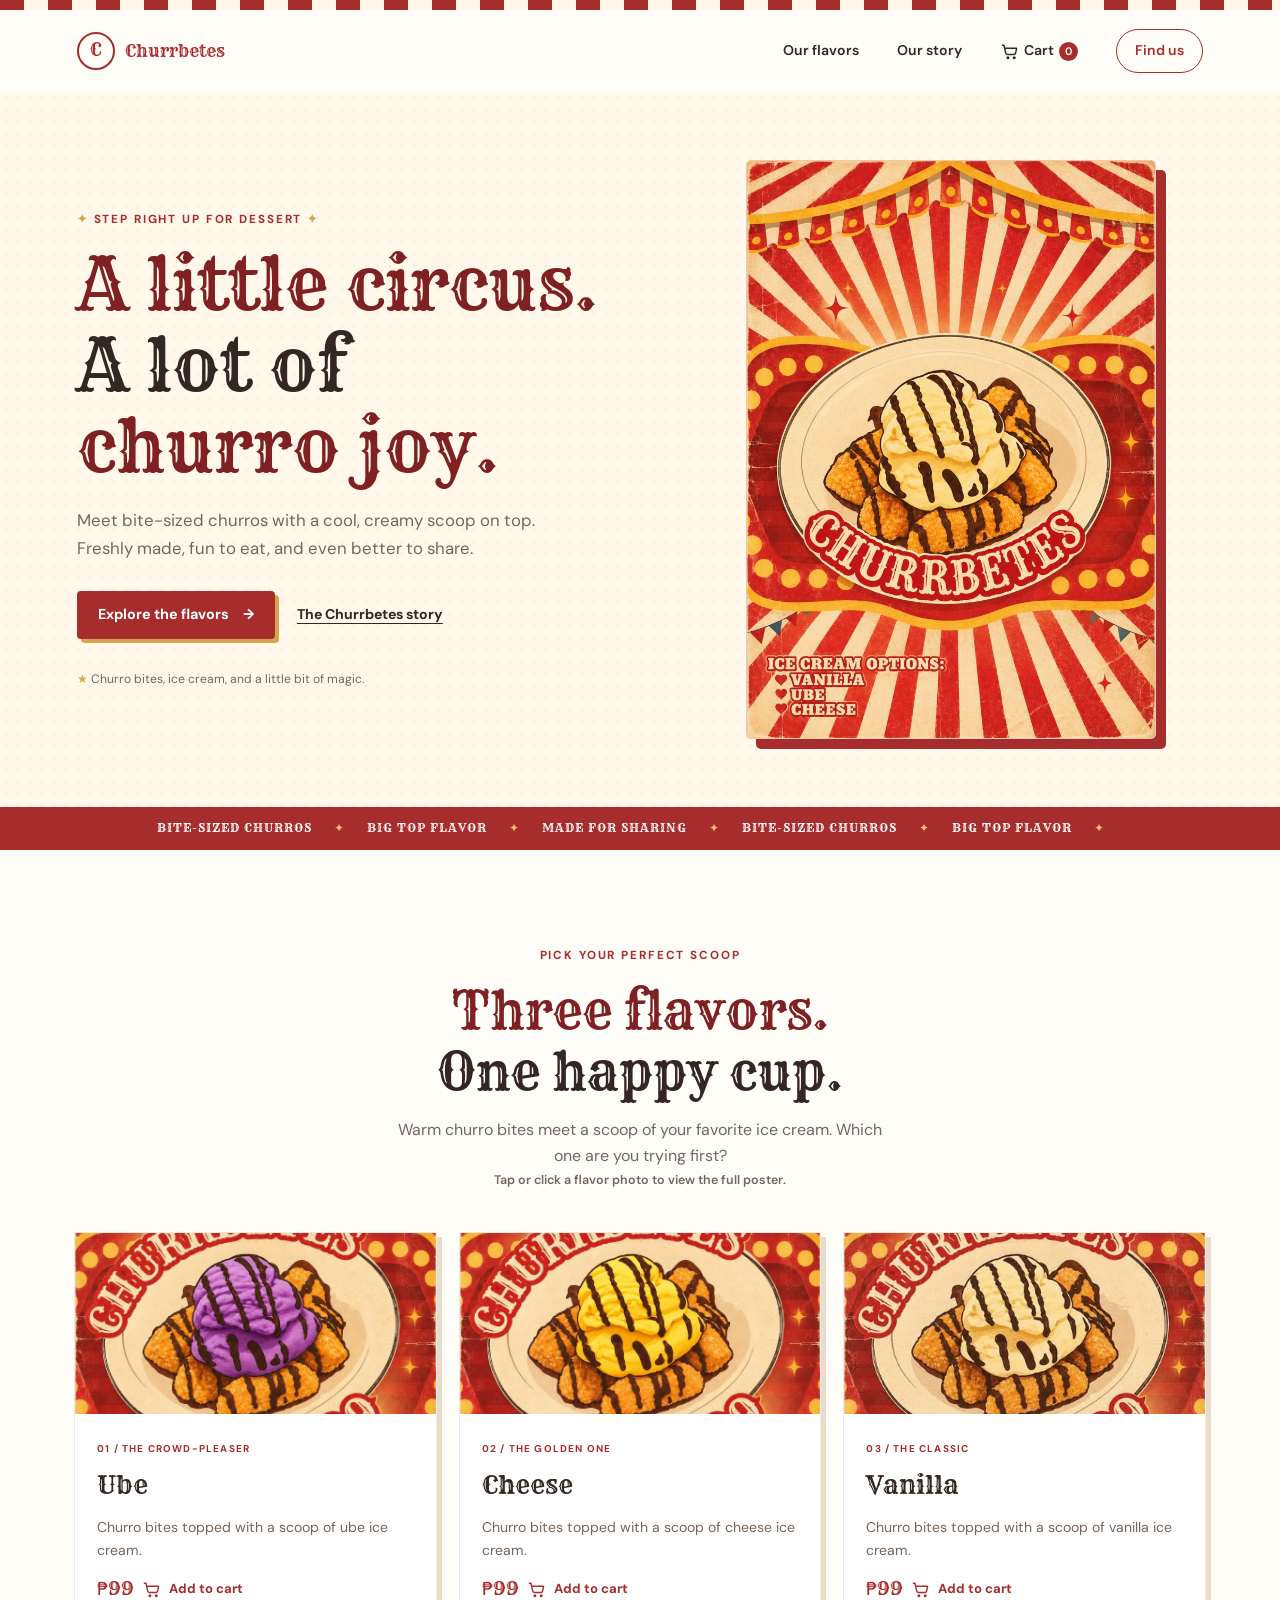
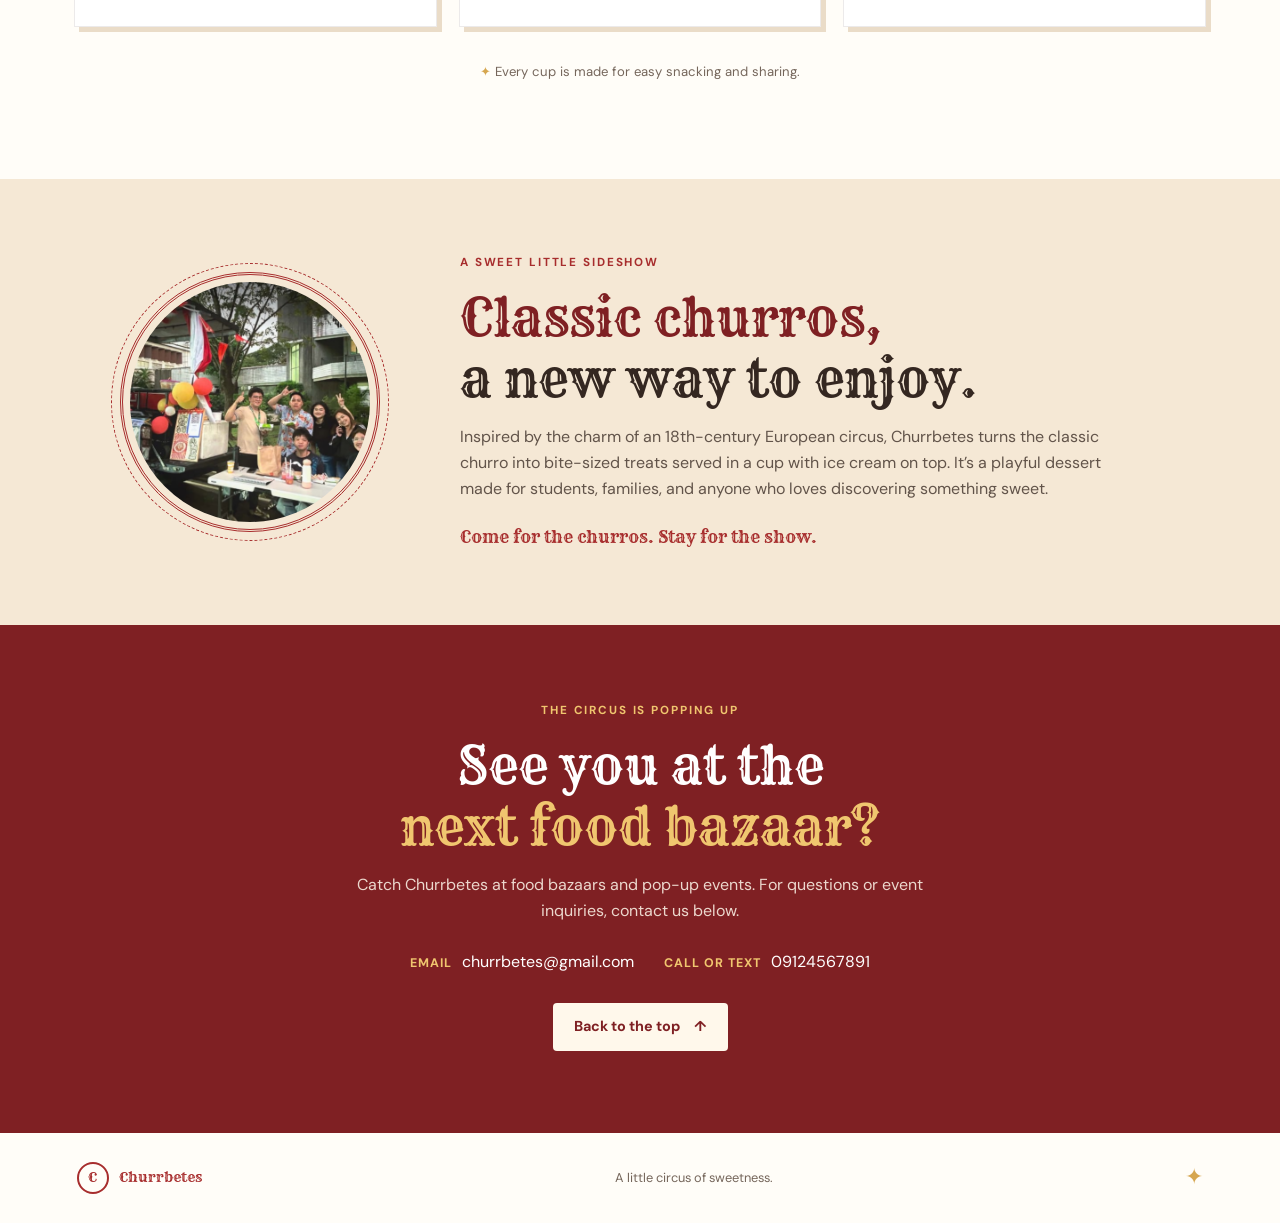
==== commit 7fc9a401: "Add files via upload" ====
--- a/index.html
+++ b/index.html
@@ -18,6 +18,15 @@
     <nav aria-label="Main navigation">
       <a href="#flavors">Our flavors</a>
       <a href="#story">Our story</a>
+      <a class="cart-link" href="checkout.html" data-cart-link aria-label="Shopping cart, 0 items">
+        <svg class="cart-icon" viewBox="0 0 24 24" aria-hidden="true">
+          <path d="M3 4h2l2.2 10.1a2 2 0 0 0 2 1.6h8.5a2 2 0 0 0 1.9-1.4L21 8H6"></path>
+          <circle cx="10" cy="20" r="1"></circle>
+          <circle cx="18" cy="20" r="1"></circle>
+        </svg>
+        <span class="cart-link-label">Cart</span>
+        <span class="cart-count" data-cart-count aria-live="polite">0</span>
+      </a>
       <a class="nav-cta" href="#visit">Find us</a>
     </nav>
   </header>
@@ -66,23 +75,69 @@
             <img class="flavor-photo" src="churrbetes-ube.png" alt="">
             <span class="photo-hint" aria-hidden="true">View full photo</span>
           </button>
-          <div class="flavor-info"><span class="flavor-number">01 / THE CROWD-PLEASER</span><h3>Ube</h3><p>Churro bites topped with a scoop of ube ice cream.</p></div>
+          <div class="flavor-info">
+            <span class="flavor-number">01 / THE CROWD-PLEASER</span>
+            <h3>Ube</h3>
+            <button class="flavor-add-button" type="button" data-add-to-cart="ube" aria-label="Add Ube churro bites to cart for 99 pesos">
+              <span class="flavor-description">Churro bites topped with a scoop of ube ice cream.</span>
+              <span class="flavor-purchase-row">
+                <span class="flavor-price">₱99</span>
+                <svg class="cart-icon" viewBox="0 0 24 24" aria-hidden="true">
+                  <path d="M3 4h2l2.2 10.1a2 2 0 0 0 2 1.6h8.5a2 2 0 0 0 1.9-1.4L21 8H6"></path>
+                  <circle cx="10" cy="20" r="1"></circle>
+                  <circle cx="18" cy="20" r="1"></circle>
+                </svg>
+                <span>Add to cart</span>
+              </span>
+            </button>
+          </div>
         </article>
         <article class="flavor-card flavor-cheese">
           <button class="flavor-art flavor-photo-button" type="button" data-full-image="churrbetes-cheese.png" data-flavor="Cheese" aria-label="View the full-size Cheese flavor photo">
             <img class="flavor-photo" src="churrbetes-cheese.png" alt="">
             <span class="photo-hint" aria-hidden="true">View full photo</span>
           </button>
-          <div class="flavor-info"><span class="flavor-number">02 / THE GOLDEN ONE</span><h3>Cheese</h3><p>Churro bites topped with a scoop of cheese ice cream.</p></div>
+          <div class="flavor-info">
+            <span class="flavor-number">02 / THE GOLDEN ONE</span>
+            <h3>Cheese</h3>
+            <button class="flavor-add-button" type="button" data-add-to-cart="cheese" aria-label="Add Cheese churro bites to cart for 99 pesos">
+              <span class="flavor-description">Churro bites topped with a scoop of cheese ice cream.</span>
+              <span class="flavor-purchase-row">
+                <span class="flavor-price">₱99</span>
+                <svg class="cart-icon" viewBox="0 0 24 24" aria-hidden="true">
+                  <path d="M3 4h2l2.2 10.1a2 2 0 0 0 2 1.6h8.5a2 2 0 0 0 1.9-1.4L21 8H6"></path>
+                  <circle cx="10" cy="20" r="1"></circle>
+                  <circle cx="18" cy="20" r="1"></circle>
+                </svg>
+                <span>Add to cart</span>
+              </span>
+            </button>
+          </div>
         </article>
         <article class="flavor-card flavor-vanilla">
           <button class="flavor-art flavor-photo-button" type="button" data-full-image="churrbetes-product.png" data-flavor="Vanilla" aria-label="View the full-size Vanilla flavor photo">
             <img class="flavor-photo" src="churrbetes-product.png" alt="">
             <span class="photo-hint" aria-hidden="true">View full photo</span>
           </button>
-          <div class="flavor-info"><span class="flavor-number">03 / THE CLASSIC</span><h3>Vanilla</h3><p>Churro bites topped with a scoop of vanilla ice cream.</p></div>
+          <div class="flavor-info">
+            <span class="flavor-number">03 / THE CLASSIC</span>
+            <h3>Vanilla</h3>
+            <button class="flavor-add-button" type="button" data-add-to-cart="vanilla" aria-label="Add Vanilla churro bites to cart for 99 pesos">
+              <span class="flavor-description">Churro bites topped with a scoop of vanilla ice cream.</span>
+              <span class="flavor-purchase-row">
+                <span class="flavor-price">₱99</span>
+                <svg class="cart-icon" viewBox="0 0 24 24" aria-hidden="true">
+                  <path d="M3 4h2l2.2 10.1a2 2 0 0 0 2 1.6h8.5a2 2 0 0 0 1.9-1.4L21 8H6"></path>
+                  <circle cx="10" cy="20" r="1"></circle>
+                  <circle cx="18" cy="20" r="1"></circle>
+                </svg>
+                <span>Add to cart</span>
+              </span>
+            </button>
+          </div>
         </article>
       </div>
+      <p class="cart-feedback" data-cart-message role="status" aria-live="polite" hidden></p>
       <p class="serving-note"><span aria-hidden="true">✦</span> Every cup is made for easy snacking and sharing.</p>
     </section>
 
@@ -153,5 +208,6 @@
       }
     });
   </script>
+  <script src="cart.js"></script>
 </body>
 </html>
--- a/style.css
+++ b/style.css
@@ -17,6 +17,10 @@
   box-sizing: border-box;
 }
 
+[hidden] {
+  display: none !important;
+}
+
 html {
   scroll-behavior: smooth;
 }
@@ -39,6 +43,9 @@
 }
 
 .site-header {
+  position: sticky;
+  top: 0;
+  z-index: 20;
   min-height: 82px;
   padding: 14px max(6%, calc((100% - 1200px) / 2));
   display: flex;
@@ -46,6 +53,10 @@
   justify-content: space-between;
   gap: 24px;
   background: var(--paper);
+}
+
+section[id] {
+  scroll-margin-top: 100px;
 }
 
 .brand {
@@ -91,6 +102,36 @@
   border: 1px solid var(--red);
   border-radius: 999px;
   color: var(--red);
+}
+
+.cart-link {
+  display: inline-flex;
+  align-items: center;
+  gap: 5px;
+}
+
+.cart-icon {
+  width: 19px;
+  height: 19px;
+  flex: 0 0 auto;
+  fill: none;
+  stroke: currentColor;
+  stroke-linecap: round;
+  stroke-linejoin: round;
+  stroke-width: 1.8;
+}
+
+.cart-count {
+  min-width: 19px;
+  height: 19px;
+  padding: 0 4px;
+  display: inline-grid;
+  place-items: center;
+  border-radius: 999px;
+  background: var(--red);
+  color: white;
+  font-size: 0.68rem;
+  line-height: 1;
 }
 
 .hero {
@@ -440,10 +481,62 @@
   font-weight: 400;
 }
 
-.flavor-info p {
-  margin: 0;
+.flavor-add-button {
+  width: 100%;
+  margin-top: 9px;
+  padding: 0;
+  display: block;
+  border: 0;
+  background: transparent;
+  color: inherit;
+  cursor: pointer;
+  font: inherit;
+  text-align: left;
+}
+
+.flavor-add-button:focus-visible {
+  outline: 3px solid var(--gold);
+  outline-offset: 4px;
+}
+
+.flavor-description {
+  display: block;
   color: var(--muted);
   font-size: 0.88rem;
+}
+
+.flavor-purchase-row {
+  margin-top: 12px;
+  display: flex;
+  align-items: center;
+  gap: 8px;
+  color: var(--red);
+  font-size: 0.82rem;
+  font-weight: 700;
+}
+
+.flavor-price {
+  font-family: var(--display);
+  font-size: 1.12rem;
+  font-weight: 400;
+}
+
+.flavor-add-button:hover .flavor-description {
+  color: var(--red-dark);
+  text-decoration: underline;
+  text-underline-offset: 3px;
+}
+
+.flavor-add-button:hover .flavor-purchase-row {
+  color: var(--red-dark);
+}
+
+.cart-feedback:not([hidden]) {
+  margin: 20px auto 0;
+  color: var(--red-dark);
+  font-size: 0.88rem;
+  font-weight: 600;
+  text-align: center;
 }
 
 .serving-note {
@@ -598,6 +691,228 @@
   font-size: 1.4rem;
 }
 
+.checkout-main {
+  max-width: 1180px;
+  margin: 0 auto;
+  padding: 58px 34px 90px;
+}
+
+.checkout-back {
+  display: inline-block;
+  margin-bottom: 28px;
+  color: var(--red);
+  font-size: 0.88rem;
+  font-weight: 700;
+  text-decoration: none;
+}
+
+.checkout-back:hover {
+  text-decoration: underline;
+  text-underline-offset: 4px;
+}
+
+.checkout-heading {
+  margin-bottom: 34px;
+}
+
+.checkout-heading h1 {
+  margin-bottom: 10px;
+}
+
+.checkout-heading > p:last-child {
+  margin-bottom: 0;
+  color: var(--muted);
+}
+
+.checkout-layout {
+  display: grid;
+  grid-template-columns: minmax(0, 1.3fr) minmax(300px, 0.8fr);
+  align-items: start;
+  gap: 28px;
+}
+
+.checkout-items,
+.checkout-summary {
+  padding: 24px;
+  border: 1px solid #34272118;
+  background: white;
+  box-shadow: 5px 5px 0 #eadcc8;
+}
+
+.checkout-item-list {
+  display: grid;
+  gap: 16px;
+}
+
+.checkout-item {
+  display: grid;
+  grid-template-columns: 104px minmax(0, 1fr) auto auto;
+  align-items: center;
+  gap: 16px;
+  padding-bottom: 16px;
+  border-bottom: 1px solid #3427211c;
+}
+
+.checkout-item:last-child {
+  padding-bottom: 0;
+  border-bottom: 0;
+}
+
+.checkout-item-image {
+  width: 104px;
+  aspect-ratio: 2 / 1;
+  object-fit: cover;
+}
+
+.checkout-item-name {
+  margin: 0 0 4px;
+  font-family: var(--display);
+  font-size: 1.2rem;
+  font-weight: 400;
+}
+
+.checkout-item-price {
+  margin: 0;
+  color: var(--muted);
+  font-size: 0.82rem;
+}
+
+.quantity-control {
+  margin-top: 10px;
+  display: flex;
+  align-items: center;
+  gap: 10px;
+  color: var(--muted);
+  font-size: 0.78rem;
+}
+
+.quantity-control input {
+  width: 70px;
+  padding: 6px 8px;
+  border: 1px solid #34272144;
+  border-radius: 3px;
+  color: var(--ink);
+  font: inherit;
+}
+
+.checkout-item-subtotal {
+  white-space: nowrap;
+}
+
+.remove-cart-item {
+  padding: 6px;
+  border: 0;
+  background: transparent;
+  color: var(--red);
+  cursor: pointer;
+  font: inherit;
+  font-size: 0.78rem;
+  text-decoration: underline;
+  text-underline-offset: 3px;
+}
+
+.checkout-summary h2,
+.cart-empty h2 {
+  margin-bottom: 18px;
+  font-family: var(--display);
+  font-size: 1.4rem;
+  font-weight: 400;
+}
+
+.cart-summary-line,
+.cart-total-row {
+  display: flex;
+  justify-content: space-between;
+  gap: 16px;
+}
+
+.cart-summary-line {
+  margin: 0 0 10px;
+  color: var(--muted);
+  font-size: 0.88rem;
+}
+
+.cart-total-row {
+  margin: 18px 0;
+  padding-top: 16px;
+  border-top: 1px solid #3427212b;
+  font-size: 1.05rem;
+}
+
+.cart-total-row strong {
+  color: var(--red-dark);
+  font-family: var(--display);
+  font-weight: 400;
+}
+
+.checkout-note {
+  margin: 0 0 18px;
+  color: var(--muted);
+  font-size: 0.78rem;
+}
+
+.checkout-form {
+  display: grid;
+  gap: 13px;
+}
+
+.checkout-form label {
+  display: grid;
+  gap: 5px;
+  font-size: 0.82rem;
+  font-weight: 600;
+}
+
+.checkout-form input,
+.checkout-form textarea {
+  width: 100%;
+  padding: 10px 11px;
+  border: 1px solid #34272144;
+  border-radius: 3px;
+  background: #fffdf8;
+  color: var(--ink);
+  font: inherit;
+}
+
+.checkout-form textarea {
+  resize: vertical;
+}
+
+.checkout-form input:focus,
+.checkout-form textarea:focus,
+.quantity-control input:focus {
+  outline: 2px solid var(--gold);
+  outline-offset: 1px;
+}
+
+.optional-label {
+  color: var(--muted);
+  font-weight: 400;
+}
+
+.checkout-submit {
+  width: 100%;
+  margin-top: 3px;
+  border: 0;
+  cursor: pointer;
+  font: inherit;
+}
+
+.cart-empty {
+  padding: 24px 12px;
+  text-align: center;
+}
+
+.cart-empty p {
+  color: var(--muted);
+}
+
+.cart-message:not([hidden]) {
+  margin: 14px 0 0;
+  color: var(--red-dark);
+  font-size: 0.82rem;
+}
+
 @media (max-width: 760px) {
   .site-header {
     min-height: 72px;
@@ -644,6 +959,14 @@
     height: 200px;
     margin: 0 auto;
   }
+
+  .checkout-main {
+    padding: 48px 7% 72px;
+  }
+
+  .checkout-layout {
+    grid-template-columns: 1fr;
+  }
 }
 
 @media (max-width: 440px) {
@@ -671,6 +994,43 @@
 
   nav .nav-cta {
     padding: 5px 8px;
+  }
+
+  .cart-link {
+    gap: 3px;
+  }
+
+  .cart-link-label {
+    display: none;
+  }
+
+  .checkout-items,
+  .checkout-summary {
+    padding: 18px;
+  }
+
+  .checkout-item {
+    grid-template-columns: 72px minmax(0, 1fr) auto;
+    gap: 10px;
+  }
+
+  .checkout-item-image {
+    width: 72px;
+    grid-row: 1 / span 2;
+  }
+
+  .checkout-item-details {
+    grid-column: 2 / 4;
+  }
+
+  .checkout-item-subtotal {
+    grid-column: 2;
+    justify-self: start;
+  }
+
+  .remove-cart-item {
+    grid-column: 3;
+    justify-self: end;
   }
 
   h1 {
